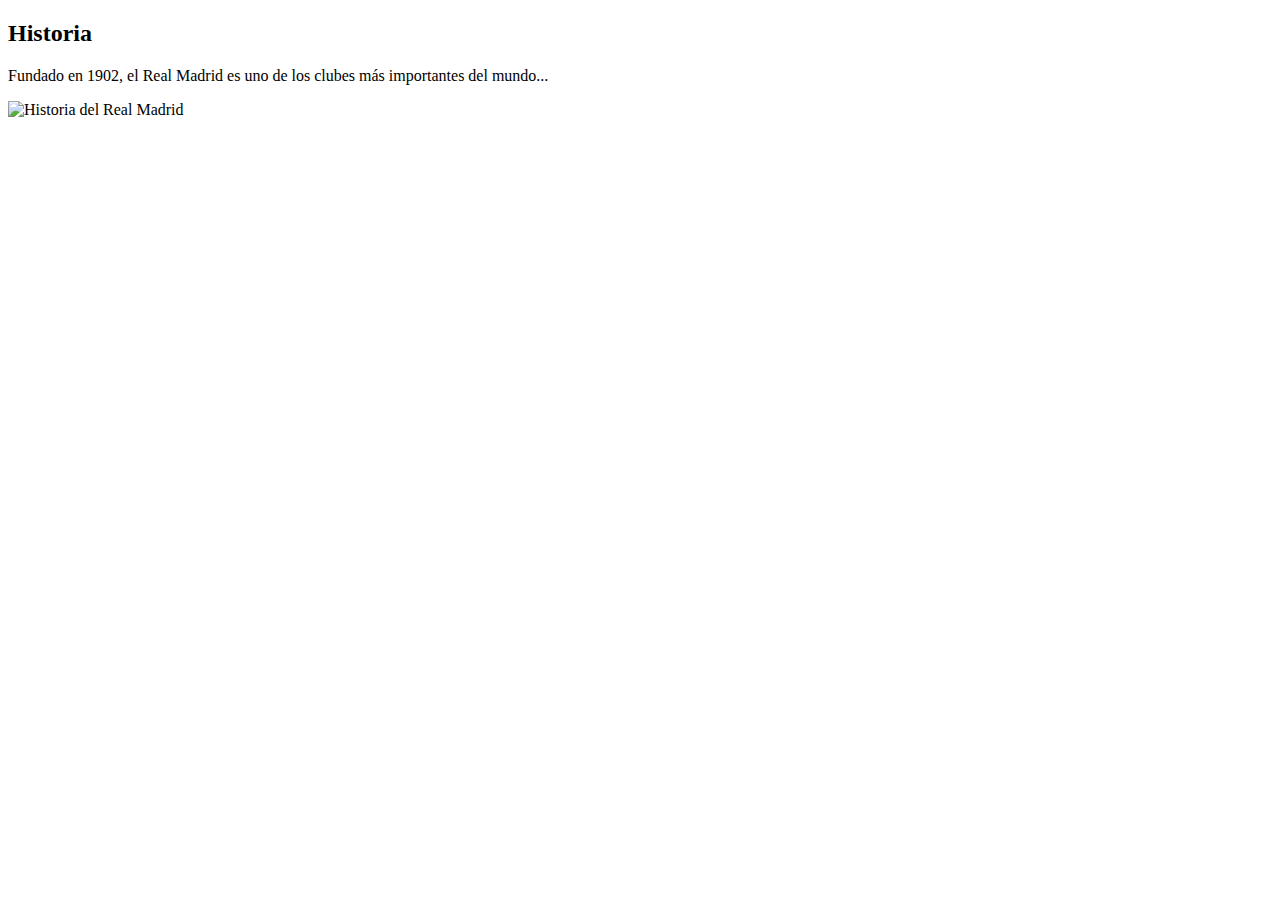
==== historia.html @ 33144999 "Creación de mas páginas" ====
<!DOCTYPE html>
<html lang="en">
<head>
    <meta charset="UTF-8">
    <meta name="viewport" content="width=device-width, initial-scale=1.0">
    <title>Document</title>
</head>
<body>
    <section id="historia" class="container py-5">
        <div class="row">
            <div class="col-md-6">
                <h2>Historia</h2>
                <p>Fundado en 1902, el Real Madrid es uno de los clubes más importantes del mundo...</p>
            </div>
            <div class="col-md-6">
                <img src="images/historia.jpg" class="img-fluid rounded" alt="Historia del Real Madrid">
            </div>
        </div>
    </section>
</body>
</html>
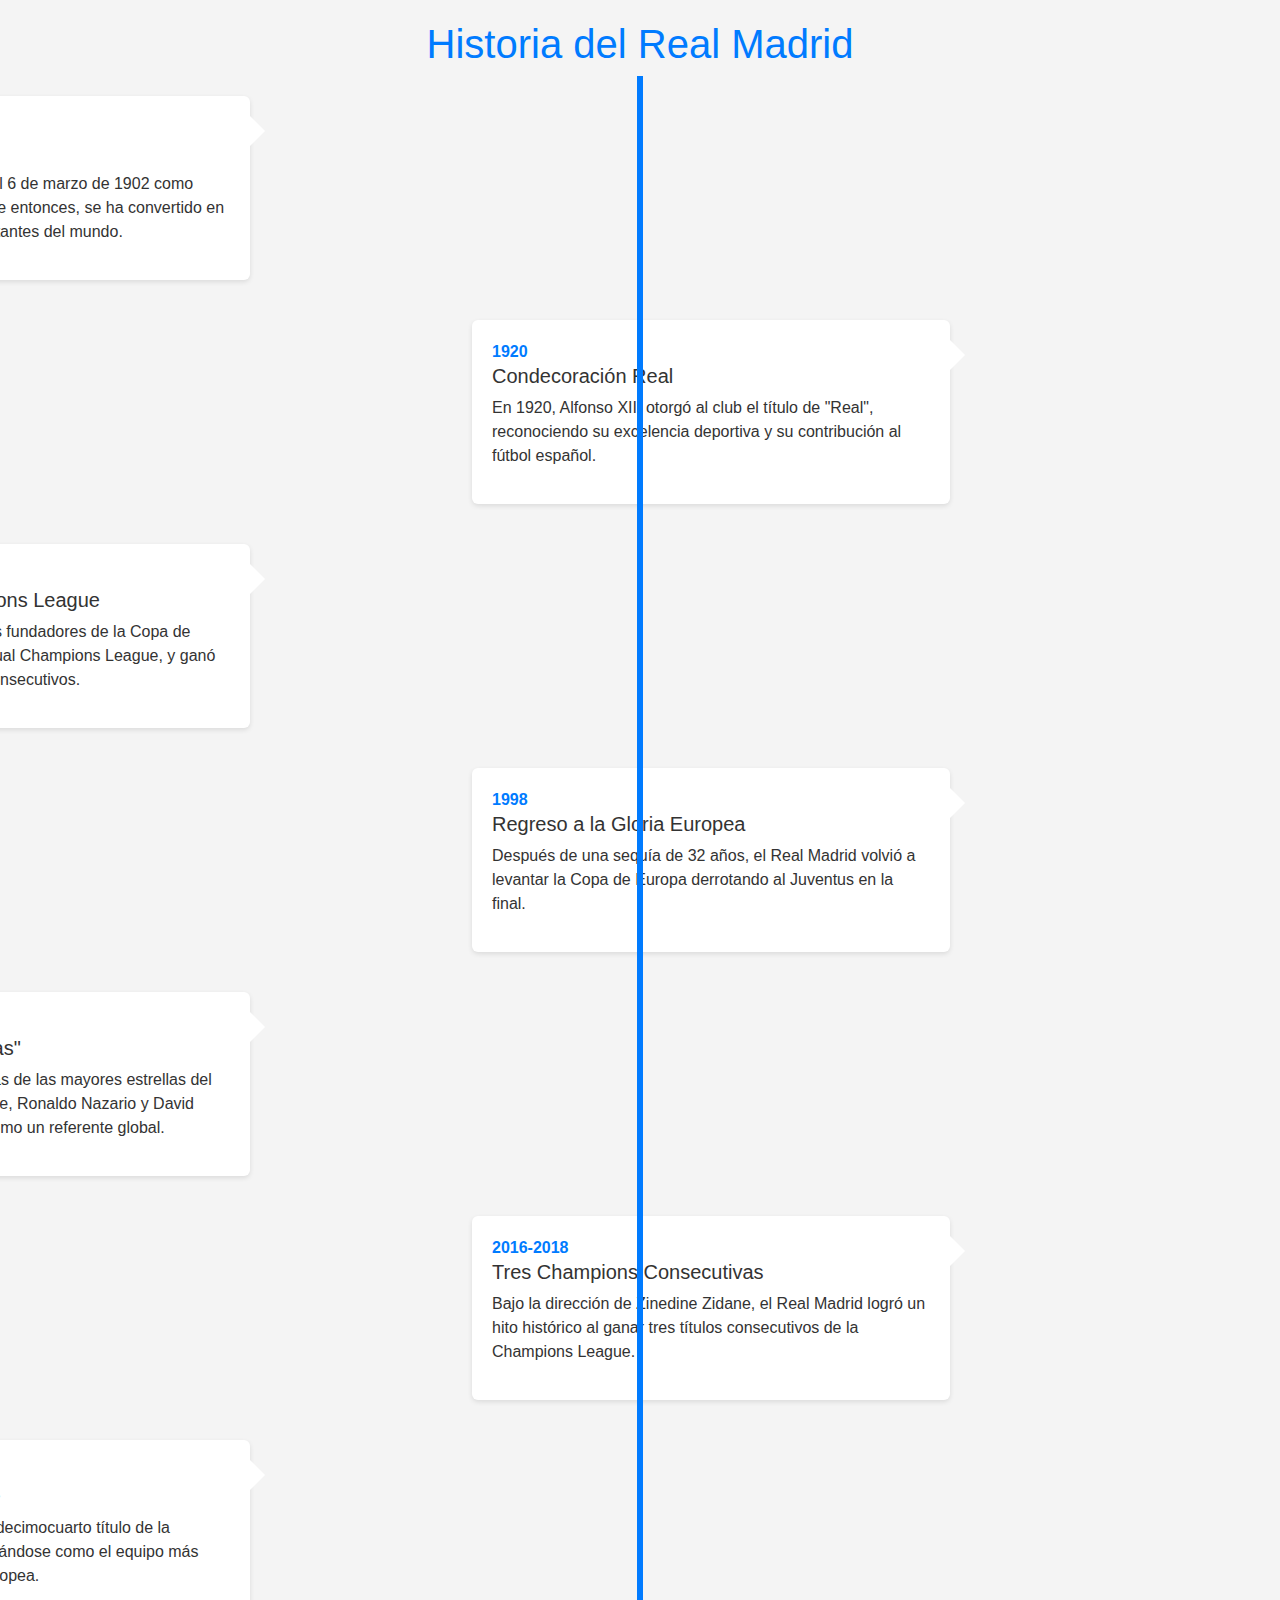
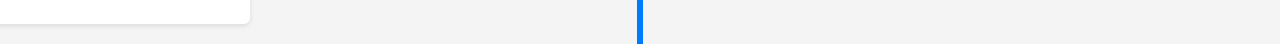
==== commit 87b8782f: "Actualizacion de html's" ====
--- a/historia.html
+++ b/historia.html
@@ -1,21 +1,183 @@
 <!DOCTYPE html>
-<html lang="en">
+<html lang="es">
+
 <head>
     <meta charset="UTF-8">
     <meta name="viewport" content="width=device-width, initial-scale=1.0">
-    <title>Document</title>
+    <title>Historia del Real Madrid</title>
+    <!-- Enlace a Bootstrap -->
+    <link href="https://cdn.jsdelivr.net/npm/bootstrap@5.3.2/dist/css/bootstrap.min.css" rel="stylesheet">
+    <!-- Estilos personalizados -->
+    <style>
+        body {
+            font-family: 'Arial', sans-serif;
+            background-color: #f4f4f4;
+            color: #333;
+        }
+
+        .container {
+            margin-top: 20px;
+        }
+
+        h1 {
+            text-align: center;
+            color: #007bff;
+        }
+
+        .timeline {
+            position: relative;
+            max-width: 1200px;
+            margin: 0 auto;
+        }
+
+        .timeline::after {
+            content: '';
+            position: absolute;
+            width: 6px;
+            background-color: #007bff;
+            top: 0;
+            bottom: 0;
+            left: 50%;
+            margin-left: -3px;
+        }
+
+        .timeline-item {
+            padding: 20px 40px;
+            position: relative;
+            width: 50%;
+        }
+
+        .timeline-item-left {
+            left: -350px;
+        }
+
+        .timeline-item-right {
+            left: 350px;
+        }
+
+        .timeline-content {
+            padding: 20px;
+            background-color: white;
+            border-radius: 6px;
+            box-shadow: 0 2px 5px rgba(0, 0, 0, 0.1);
+            position: relative;
+        }
+
+        .timeline-content::before {
+            content: '';
+            position: absolute;
+            top: 20px;
+            right: -15px;
+            border-style: solid;
+            border-width: 15px 0 15px 15px;
+            border-color: transparent transparent transparent white;
+        }
+
+        .timeline-date {
+            font-weight: bold;
+            color: #007bff;
+        }
+
+        /* Media Query para pantallas pequeñas */
+        @media (max-width: 768px) {
+            .timeline::after {
+                left: 30px;
+            }
+
+            .timeline-item {
+                width: 100%;
+                padding: 10px 20px;
+                position: relative;
+                left: 0 !important;
+            }
+
+            .timeline-item-left,
+            .timeline-item-right {
+                left: 0 !important;
+            }
+
+            .timeline-content::before {
+                top: 20px;
+                left: -15px;
+                border-width: 15px 15px 15px 0;
+                border-color: transparent white transparent transparent;
+            }
+        }
+    </style>
 </head>
+
 <body>
-    <section id="historia" class="container py-5">
-        <div class="row">
-            <div class="col-md-6">
-                <h2>Historia</h2>
-                <p>Fundado en 1902, el Real Madrid es uno de los clubes más importantes del mundo...</p>
+
+    <div class="container">
+        <h1>Historia del Real Madrid</h1>
+        <div class="timeline">
+            <!-- Item 1 -->
+            <div class="timeline-item timeline-item-left">
+                <div class="timeline-content">
+                    <span class="timeline-date">1902</span>
+                    <h5>Fundación del Club</h5>
+                    <p>El Real Madrid fue fundado el 6 de marzo de 1902 como "Madrid Football Club". Desde entonces, se ha convertido en uno de los clubes más importantes del mundo.</p>
+                </div>
             </div>
-            <div class="col-md-6">
-                <img src="images/historia.jpg" class="img-fluid rounded" alt="Historia del Real Madrid">
+
+            <!-- Item 2 -->
+            <div class="timeline-item timeline-item-right">
+                <div class="timeline-content">
+                    <span class="timeline-date">1920</span>
+                    <h5>Condecoración Real</h5>
+                    <p>En 1920, Alfonso XIII otorgó al club el título de "Real", reconociendo su excelencia deportiva y su contribución al fútbol español.</p>
+                </div>
+            </div>
+
+            <!-- Item 3 -->
+            <div class="timeline-item timeline-item-left">
+                <div class="timeline-content">
+                    <span class="timeline-date">1955</span>
+                    <h5>Creación de la Champions League</h5>
+                    <p>El Real Madrid fue uno de los fundadores de la Copa de Europa, precursora de la actual Champions League, y ganó los primeros cinco torneos consecutivos.</p>
+                </div>
+            </div>
+
+            <!-- Item 4 -->
+            <div class="timeline-item timeline-item-right">
+                <div class="timeline-content">
+                    <span class="timeline-date">1998</span>
+                    <h5>Regreso a la Gloria Europea</h5>
+                    <p>Después de una sequía de 32 años, el Real Madrid volvió a levantar la Copa de Europa derrotando al Juventus en la final.</p>
+                </div>
+            </div>
+
+            <!-- Item 5 -->
+            <div class="timeline-item timeline-item-left">
+                <div class="timeline-content">
+                    <span class="timeline-date">2000-2009</span>
+                    <h5>Época de las "Galácticas"</h5>
+                    <p>El Real Madrid fichó a algunas de las mayores estrellas del mundo, como Zinedine Zidane, Ronaldo Nazario y David Beckham, consolidándose como un referente global.</p>
+                </div>
+            </div>
+
+            <!-- Item 6 -->
+            <div class="timeline-item timeline-item-right">
+                <div class="timeline-content">
+                    <span class="timeline-date">2016-2018</span>
+                    <h5>Tres Champions Consecutivas</h5>
+                    <p>Bajo la dirección de Zinedine Zidane, el Real Madrid logró un hito histórico al ganar tres títulos consecutivos de la Champions League.</p>
+                </div>
+            </div>
+
+            <!-- Item 7 -->
+            <div class="timeline-item timeline-item-left">
+                <div class="timeline-content">
+                    <span class="timeline-date">2022</span>
+                    <h5>14ª Champions League</h5>
+                    <p>El Real Madrid conquistó su decimocuarto título de la Champions League, consolidándose como el equipo más exitoso en la competición europea.</p>
+                </div>
             </div>
         </div>
-    </section>
+    </div>
+
+    <!-- Enlace a JavaScript de Bootstrap (opcional si usas componentes interactivos) -->
+    <script src="https://cdn.jsdelivr.net/npm/bootstrap@5.3.2/dist/js/bootstrap.bundle.min.js"></script>
 </body>
+
 </html>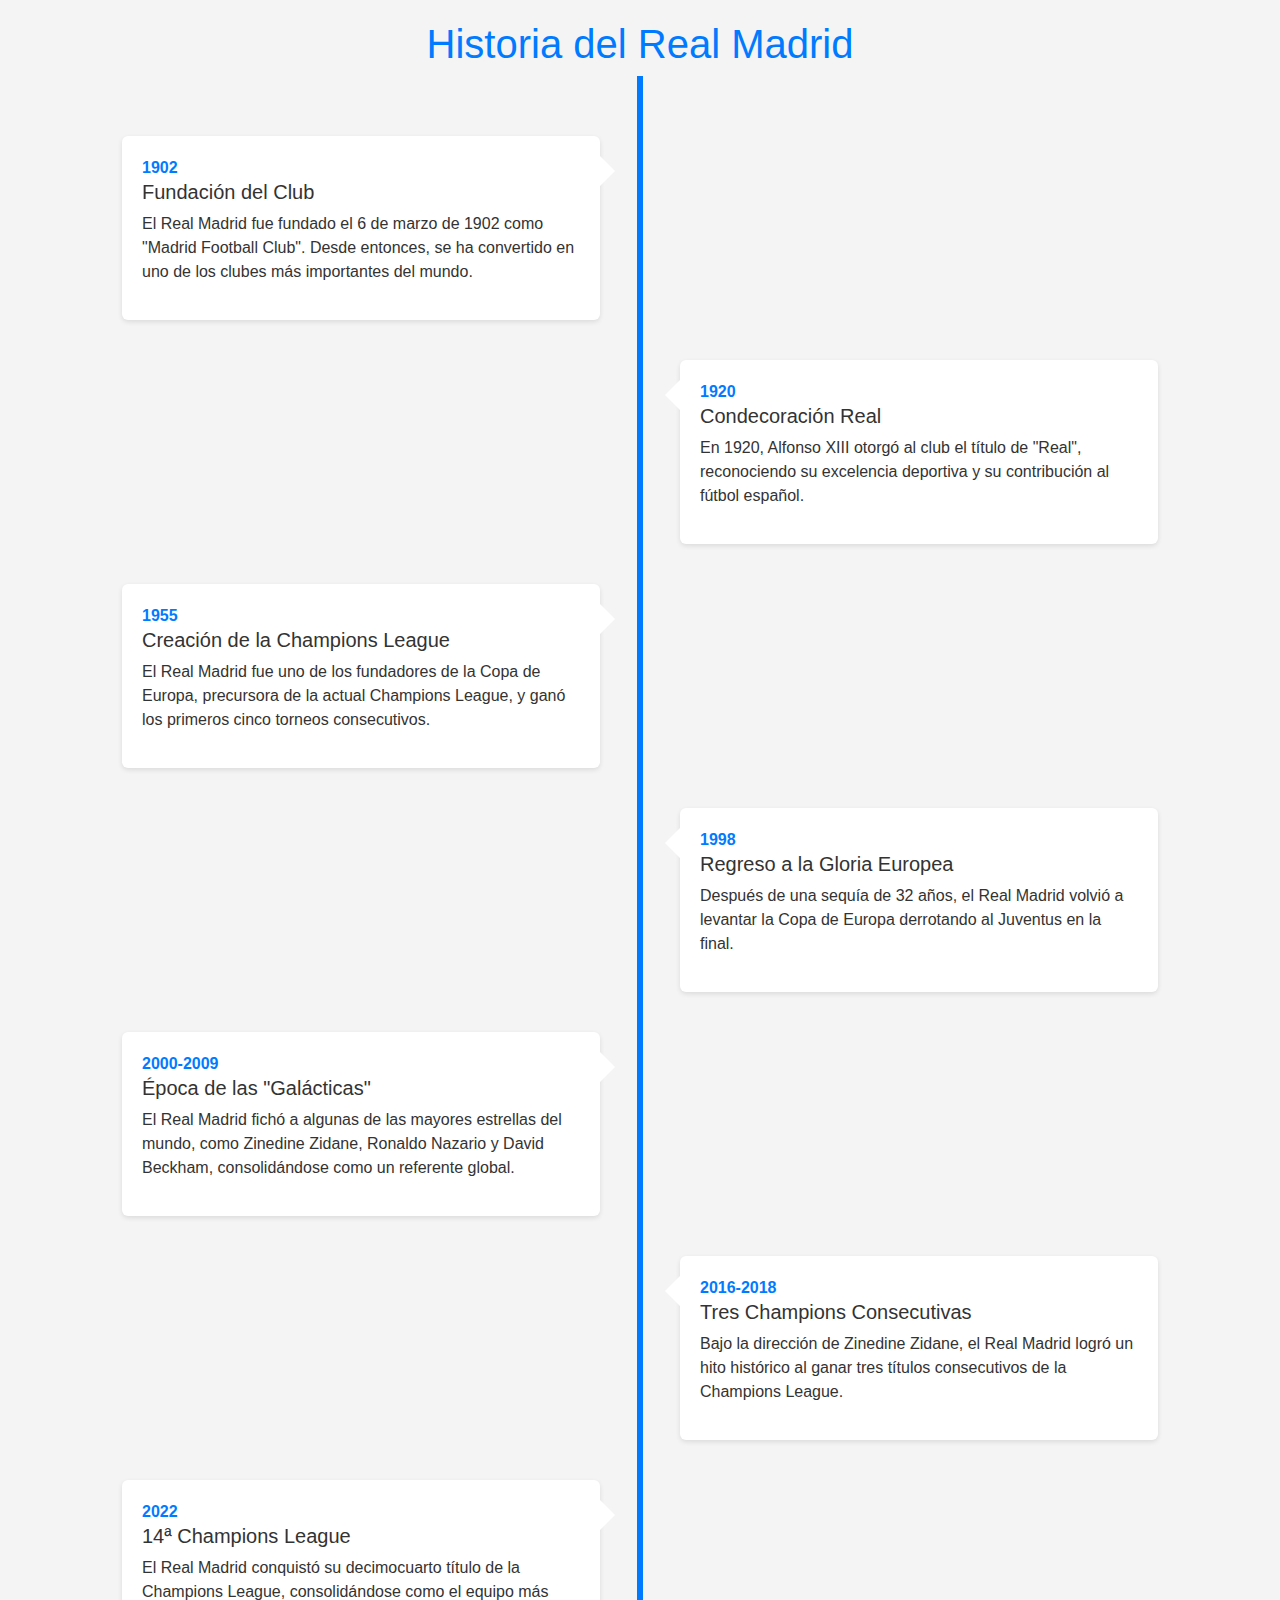
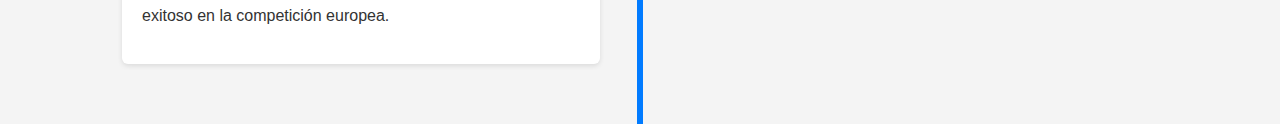
==== commit 6f1c237d: "Add files via upload" ====
--- a/historia.html
+++ b/historia.html
@@ -28,6 +28,7 @@
             position: relative;
             max-width: 1200px;
             margin: 0 auto;
+            padding: 40px 0;
         }
 
         .timeline::after {
@@ -48,11 +49,11 @@
         }
 
         .timeline-item-left {
-            left: -350px;
+            left: 0;
         }
 
         .timeline-item-right {
-            left: 350px;
+            left: 50%;
         }
 
         .timeline-content {
@@ -63,7 +64,7 @@
             position: relative;
         }
 
-        .timeline-content::before {
+        .timeline-item-left .timeline-content::before {
             content: '';
             position: absolute;
             top: 20px;
@@ -71,6 +72,16 @@
             border-style: solid;
             border-width: 15px 0 15px 15px;
             border-color: transparent transparent transparent white;
+        }
+
+        .timeline-item-right .timeline-content::before {
+            content: '';
+            position: absolute;
+            top: 20px;
+            left: -15px;
+            border-style: solid;
+            border-width: 15px 15px 15px 0;
+            border-color: transparent white transparent transparent;
         }
 
         .timeline-date {
@@ -96,11 +107,15 @@
                 left: 0 !important;
             }
 
-            .timeline-content::before {
+            .timeline-item-left .timeline-content::before {
                 top: 20px;
                 left: -15px;
                 border-width: 15px 15px 15px 0;
                 border-color: transparent white transparent transparent;
+            }
+
+            .timeline-item-right .timeline-content::before {
+                display: none;
             }
         }
     </style>
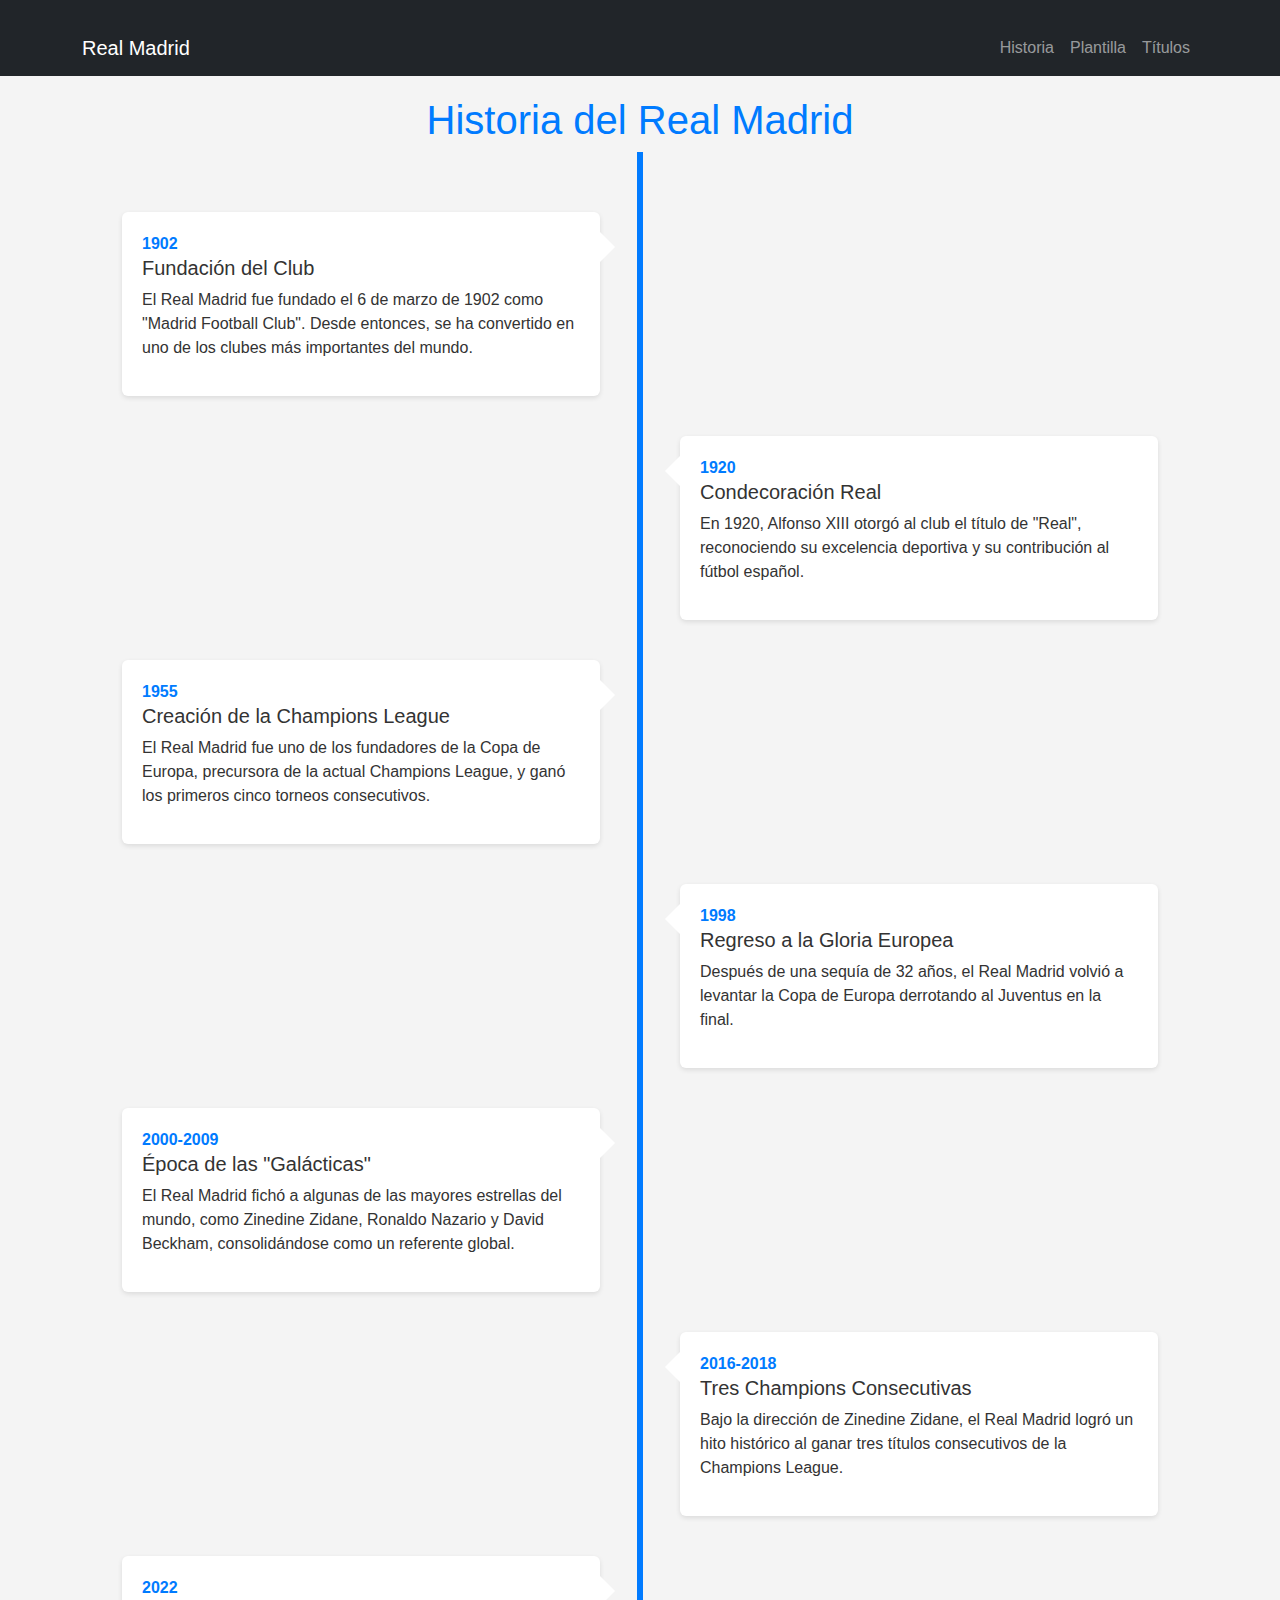
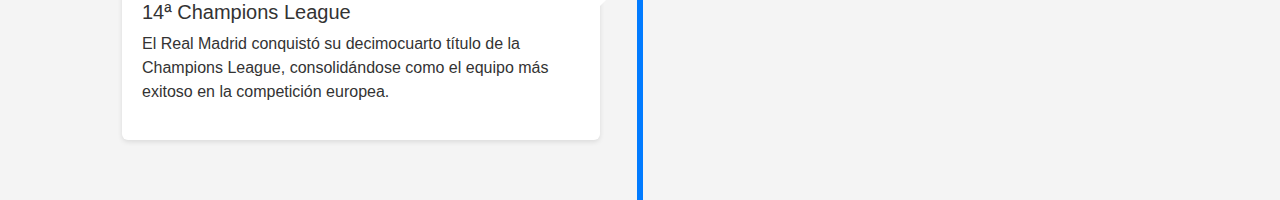
==== commit 36961959: "Add files via upload" ====
--- a/historia.html
+++ b/historia.html
@@ -123,6 +123,22 @@
 
 <body>
 
+    <nav class="navbar navbar-expand-lg navbar-dark bg-dark">
+        <div class="container">
+            <a class="navbar-brand" href="index.html">Real Madrid</a>
+            <button class="navbar-toggler" type="button" data-bs-toggle="collapse" data-bs-target="#navbarNav">
+                <span class="navbar-toggler-icon"></span>
+            </button>
+            <div class="collapse navbar-collapse" id="navbarNav">
+                <ul class="navbar-nav ms-auto">
+                    <li class="nav-item"><a class="nav-link" href="historia.html">Historia</a></li>
+                    <li class="nav-item"><a class="nav-link" href="plantilla.html">Plantilla</a></li>
+                    <li class="nav-item"><a class="nav-link" href="palmares.html">Títulos</a></li>
+                </ul>
+            </div>
+        </div>
+    </nav>
+
     <div class="container">
         <h1>Historia del Real Madrid</h1>
         <div class="timeline">
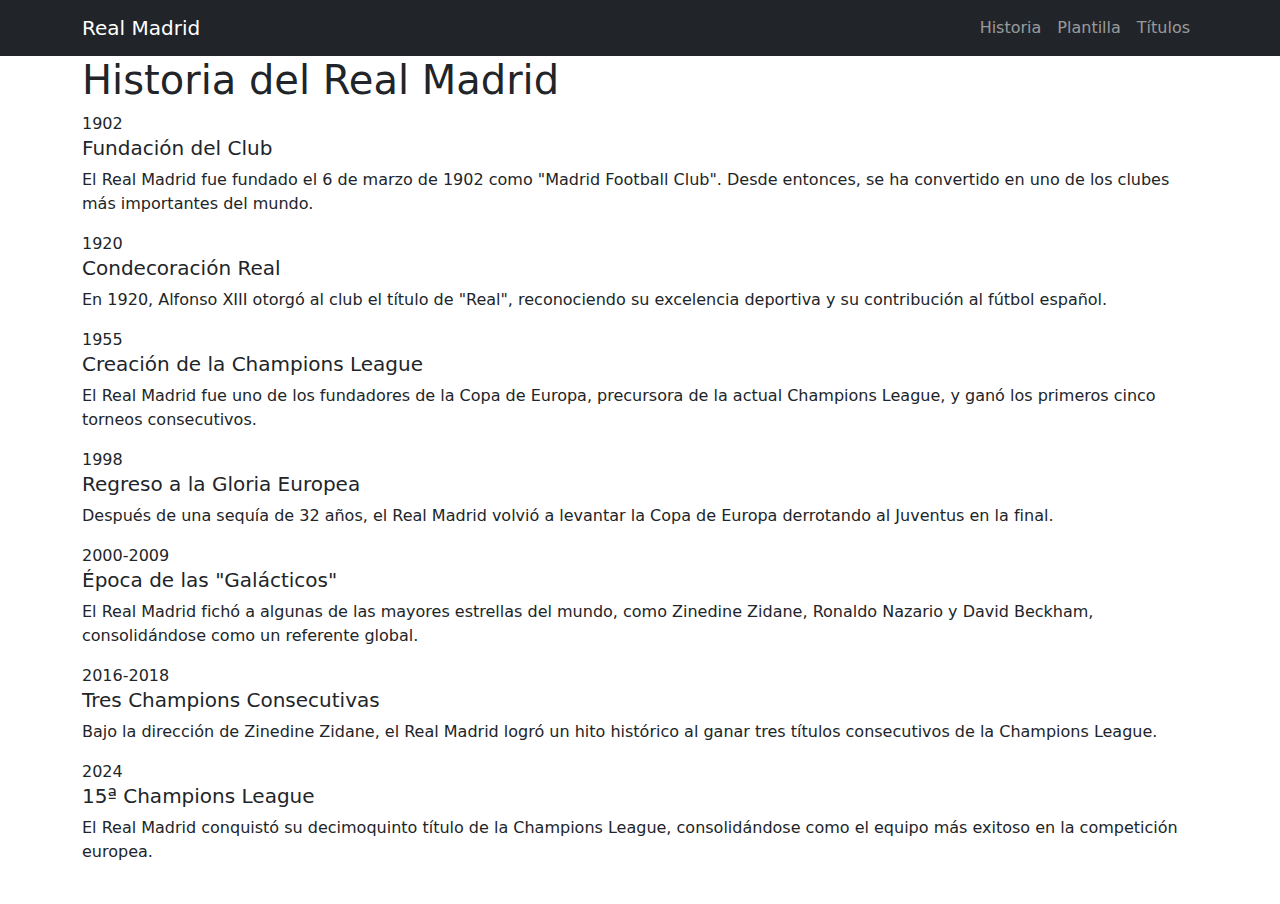
==== commit 6d2d4a3d: "Add files via upload" ====
--- a/historia.html
+++ b/historia.html
@@ -5,120 +5,8 @@
     <meta charset="UTF-8">
     <meta name="viewport" content="width=device-width, initial-scale=1.0">
     <title>Historia del Real Madrid</title>
-    <!-- Enlace a Bootstrap -->
     <link href="https://cdn.jsdelivr.net/npm/bootstrap@5.3.2/dist/css/bootstrap.min.css" rel="stylesheet">
-    <!-- Estilos personalizados -->
-    <style>
-        body {
-            font-family: 'Arial', sans-serif;
-            background-color: #f4f4f4;
-            color: #333;
-        }
-
-        .container {
-            margin-top: 20px;
-        }
-
-        h1 {
-            text-align: center;
-            color: #007bff;
-        }
-
-        .timeline {
-            position: relative;
-            max-width: 1200px;
-            margin: 0 auto;
-            padding: 40px 0;
-        }
-
-        .timeline::after {
-            content: '';
-            position: absolute;
-            width: 6px;
-            background-color: #007bff;
-            top: 0;
-            bottom: 0;
-            left: 50%;
-            margin-left: -3px;
-        }
-
-        .timeline-item {
-            padding: 20px 40px;
-            position: relative;
-            width: 50%;
-        }
-
-        .timeline-item-left {
-            left: 0;
-        }
-
-        .timeline-item-right {
-            left: 50%;
-        }
-
-        .timeline-content {
-            padding: 20px;
-            background-color: white;
-            border-radius: 6px;
-            box-shadow: 0 2px 5px rgba(0, 0, 0, 0.1);
-            position: relative;
-        }
-
-        .timeline-item-left .timeline-content::before {
-            content: '';
-            position: absolute;
-            top: 20px;
-            right: -15px;
-            border-style: solid;
-            border-width: 15px 0 15px 15px;
-            border-color: transparent transparent transparent white;
-        }
-
-        .timeline-item-right .timeline-content::before {
-            content: '';
-            position: absolute;
-            top: 20px;
-            left: -15px;
-            border-style: solid;
-            border-width: 15px 15px 15px 0;
-            border-color: transparent white transparent transparent;
-        }
-
-        .timeline-date {
-            font-weight: bold;
-            color: #007bff;
-        }
-
-        /* Media Query para pantallas pequeñas */
-        @media (max-width: 768px) {
-            .timeline::after {
-                left: 30px;
-            }
-
-            .timeline-item {
-                width: 100%;
-                padding: 10px 20px;
-                position: relative;
-                left: 0 !important;
-            }
-
-            .timeline-item-left,
-            .timeline-item-right {
-                left: 0 !important;
-            }
-
-            .timeline-item-left .timeline-content::before {
-                top: 20px;
-                left: -15px;
-                border-width: 15px 15px 15px 0;
-                border-color: transparent white transparent transparent;
-            }
-
-            .timeline-item-right .timeline-content::before {
-                display: none;
-            }
-        }
-    </style>
+    <link rel="stylesheet" href="css/historia.css">
 </head>
 
 <body>
@@ -142,8 +30,7 @@
     <div class="container">
         <h1>Historia del Real Madrid</h1>
         <div class="timeline">
-            <!-- Item 1 -->
-            <div class="timeline-item timeline-item-left">
+            <div class="timeline-item timeline-item-left" onclick="showImage('assets/fundacion.jpg')">
                 <div class="timeline-content">
                     <span class="timeline-date">1902</span>
                     <h5>Fundación del Club</h5>
@@ -151,7 +38,6 @@
                 </div>
             </div>
 
-            <!-- Item 2 -->
             <div class="timeline-item timeline-item-right">
                 <div class="timeline-content">
                     <span class="timeline-date">1920</span>
@@ -160,8 +46,7 @@
                 </div>
             </div>
 
-            <!-- Item 3 -->
-            <div class="timeline-item timeline-item-left">
+            <div class="timeline-item timeline-item-left" onclick="showImage('assets/1955.jpeg')">
                 <div class="timeline-content">
                     <span class="timeline-date">1955</span>
                     <h5>Creación de la Champions League</h5>
@@ -169,8 +54,7 @@
                 </div>
             </div>
 
-            <!-- Item 4 -->
-            <div class="timeline-item timeline-item-right">
+            <div class="timeline-item timeline-item-right" onclick="showImage('assets/1998.webp')">
                 <div class="timeline-content">
                     <span class="timeline-date">1998</span>
                     <h5>Regreso a la Gloria Europea</h5>
@@ -178,17 +62,15 @@
                 </div>
             </div>
 
-            <!-- Item 5 -->
-            <div class="timeline-item timeline-item-left">
+            <div class="timeline-item timeline-item-left" onclick="showImage('assets/galacticos.jpg')">
                 <div class="timeline-content">
                     <span class="timeline-date">2000-2009</span>
-                    <h5>Época de las "Galácticas"</h5>
+                    <h5>Época de las "Galácticos"</h5>
                     <p>El Real Madrid fichó a algunas de las mayores estrellas del mundo, como Zinedine Zidane, Ronaldo Nazario y David Beckham, consolidándose como un referente global.</p>
                 </div>
             </div>
 
-            <!-- Item 6 -->
-            <div class="timeline-item timeline-item-right">
+            <div class="timeline-item timeline-item-right" onclick="showImage('assets/1902.jpg')">
                 <div class="timeline-content">
                     <span class="timeline-date">2016-2018</span>
                     <h5>Tres Champions Consecutivas</h5>
@@ -196,18 +78,29 @@
                 </div>
             </div>
 
-            <!-- Item 7 -->
-            <div class="timeline-item timeline-item-left">
+            <div class="timeline-item timeline-item-left" onclick="showImage('assets/1902.jpg')">
                 <div class="timeline-content">
-                    <span class="timeline-date">2022</span>
-                    <h5>14ª Champions League</h5>
-                    <p>El Real Madrid conquistó su decimocuarto título de la Champions League, consolidándose como el equipo más exitoso en la competición europea.</p>
+                    <span class="timeline-date">2024</span>
+                    <h5>15ª Champions League</h5>
+                    <p>El Real Madrid conquistó su decimoquinto título de la Champions League, consolidándose como el equipo más exitoso en la competición europea.</p>
                 </div>
             </div>
         </div>
     </div>
 
-    <!-- Enlace a JavaScript de Bootstrap (opcional si usas componentes interactivos) -->
+    <img id="popupImg" class="popup-img" onclick="hideImage()">
+
+    <script>
+        function showImage(src) {
+            const img = document.getElementById('popupImg');
+            img.src = src;
+            img.style.display = 'block';
+        }
+        function hideImage() {
+            document.getElementById('popupImg').style.display = 'none';
+        }
+    </script>
+
     <script src="https://cdn.jsdelivr.net/npm/bootstrap@5.3.2/dist/js/bootstrap.bundle.min.js"></script>
 </body>
 
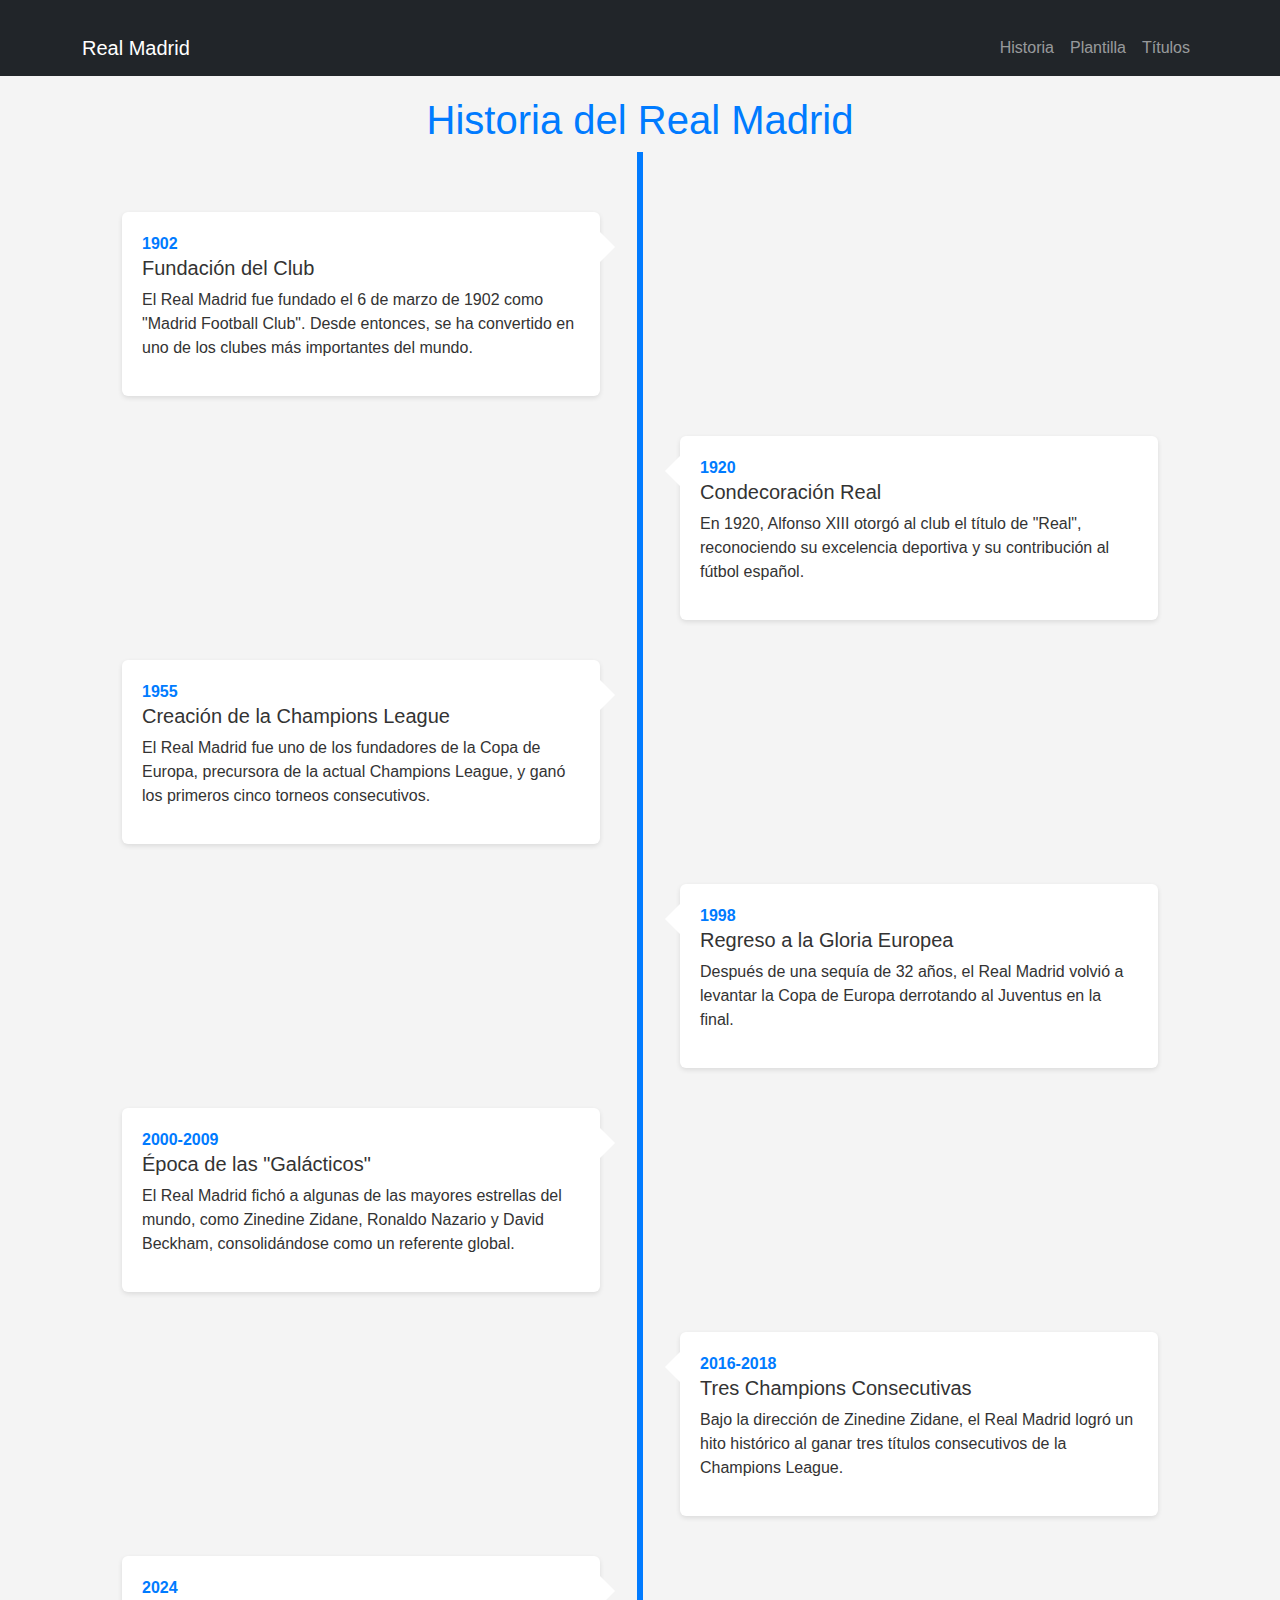
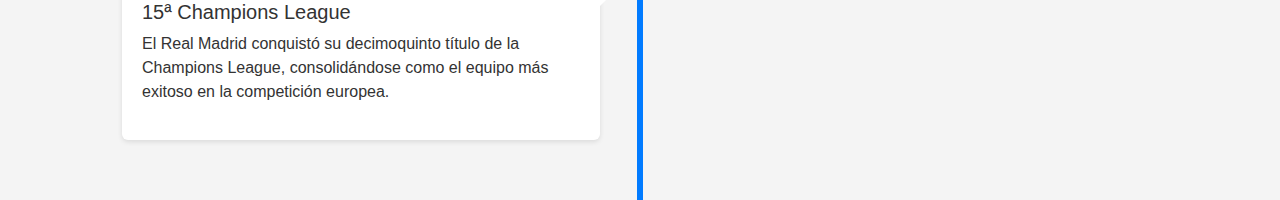
==== commit 0bc501c4: "Add files via upload" ====
--- a/historia.html
+++ b/historia.html
@@ -7,6 +7,7 @@
     <title>Historia del Real Madrid</title>
     <link href="https://cdn.jsdelivr.net/npm/bootstrap@5.3.2/dist/css/bootstrap.min.css" rel="stylesheet">
     <link rel="stylesheet" href="css/historia.css">
+    <link rel="icon" href="assets/logo.png" type="assets/png">
 </head>
 
 <body>
@@ -70,7 +71,7 @@
                 </div>
             </div>
 
-            <div class="timeline-item timeline-item-right" onclick="showImage('assets/1902.jpg')">
+            <div class="timeline-item timeline-item-right" onclick="showImage('assets/2018.png')">
                 <div class="timeline-content">
                     <span class="timeline-date">2016-2018</span>
                     <h5>Tres Champions Consecutivas</h5>
@@ -78,7 +79,7 @@
                 </div>
             </div>
 
-            <div class="timeline-item timeline-item-left" onclick="showImage('assets/1902.jpg')">
+            <div class="timeline-item timeline-item-left" onclick="showImage('assets/CHAMPIONS.jpg')">
                 <div class="timeline-content">
                     <span class="timeline-date">2024</span>
                     <h5>15ª Champions League</h5>
--- a/css/historia.css
+++ b/css/historia.css
@@ -0,0 +1,122 @@
+body {
+    font-family: 'Arial', sans-serif;
+    background-color: #f4f4f4;
+    color: #333;
+}
+
+.container {
+    margin-top: 20px;
+}
+
+h1 {
+    text-align: center;
+    color: #007bff;
+}
+
+.timeline {
+    position: relative;
+    max-width: 1200px;
+    margin: 0 auto;
+    padding: 40px 0;
+}
+
+.timeline::after {
+    content: '';
+    position: absolute;
+    width: 6px;
+    background-color: #007bff;
+    top: 0;
+    bottom: 0;
+    left: 50%;
+    margin-left: -3px;
+}
+
+.timeline-item {
+    padding: 20px 40px;
+    position: relative;
+    width: 50%;
+}
+
+.timeline-item-left {
+    left: 0;
+}
+
+.timeline-item-right {
+    left: 50%;
+}
+
+.timeline-content {
+    padding: 20px;
+    background-color: white;
+    border-radius: 6px;
+    box-shadow: 0 2px 5px rgba(0, 0, 0, 0.1);
+    position: relative;
+}
+
+.timeline-item-left .timeline-content::before {
+    content: '';
+    position: absolute;
+    top: 20px;
+    right: -15px;
+    border-style: solid;
+    border-width: 15px 0 15px 15px;
+    border-color: transparent transparent transparent white;
+}
+
+.timeline-item-right .timeline-content::before {
+    content: '';
+    position: absolute;
+    top: 20px;
+    left: -15px;
+    border-style: solid;
+    border-width: 15px 15px 15px 0;
+    border-color: transparent white transparent transparent;
+}
+
+.timeline-date {
+    font-weight: bold;
+    color: #007bff;
+}
+
+.popup-img {
+    display: none;
+    position: fixed;
+    top: 50%;
+    left: 50%;
+    transform: translate(-50%, -50%);
+    max-width: 80%;
+    max-height: 80%;
+    background: white;
+    padding: 10px;
+    box-shadow: 0px 0px 10px rgba(0,0,0,0.5);
+}
+
+/* Media Query para pantallas pequeñas */
+@media (max-width: 768px) {
+    .timeline::after {
+        left: 30px;
+    }
+
+    .timeline-item {
+        width: 100%;
+        padding: 10px 20px;
+        position: relative;
+        left: 0 !important;
+    }
+
+    .timeline-item-left,
+    .timeline-item-right {
+        left: 0 !important;
+    }
+
+    .timeline-item-left .timeline-content::before {
+        top: 20px;
+        left: -15px;
+        border-width: 15px 15px 15px 0;
+        border-color: transparent white transparent transparent;
+    }
+
+    .timeline-item-right .timeline-content::before {
+        display: none;
+    }
+}